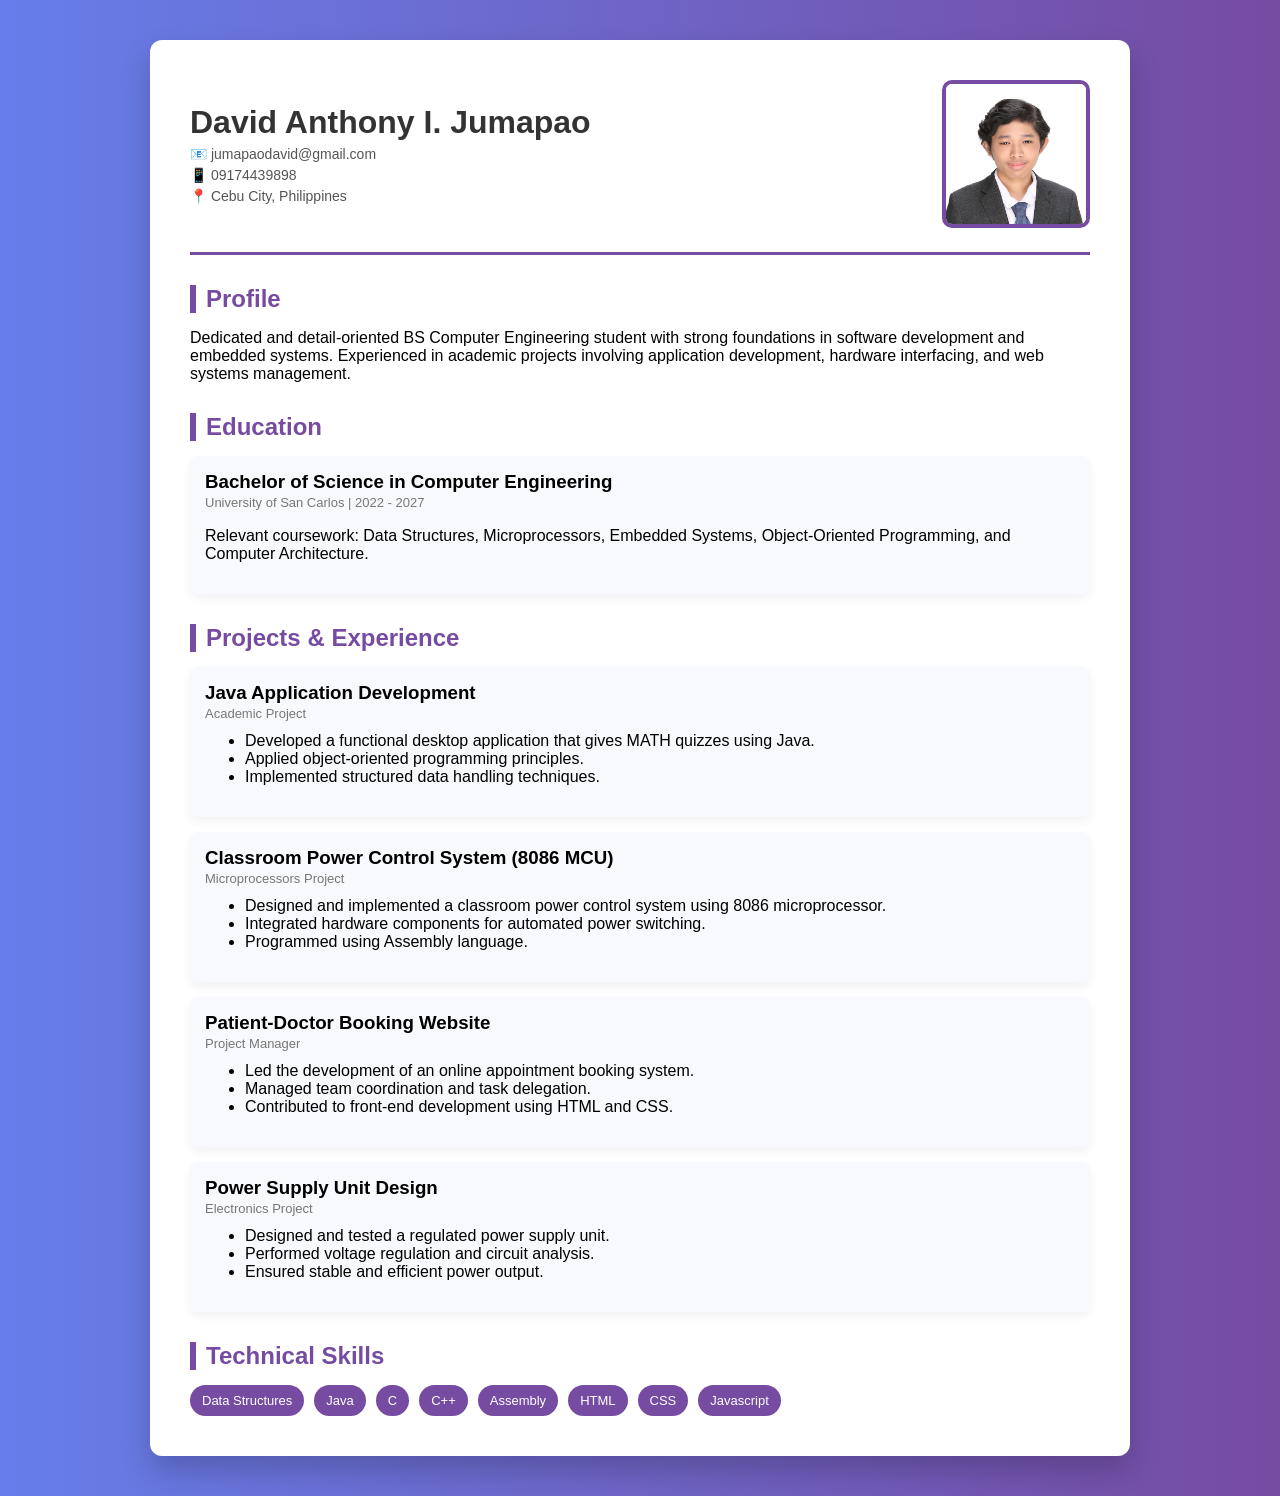
==== index.html @ e3c36065 "Add files via upload" ====
<!DOCTYPE html>
<html lang="en">
<head>
    <meta charset="UTF-8">
    <title>Jumapao - Resume</title>
    <link rel="stylesheet" href="style.css">
</head>
<body>

<div class="container">

    <!-- header -->
    <div class="header">
        <div class="header-left">
            <h1>David Anthony I. Jumapao</h1>
            <p>📧 jumapaodavid@gmail.com</p>
            <p>📱 09174439898</p>
            <p>📍 Cebu City, Philippines</p>
        </div>
        <div class="header-right">
            <img src="mypicture.jpg" alt="Profile Photo">
        </div>
    </div>

    <!-- profile -->
    <div class="section">
        <h2>Profile</h2>
        <p>
            Dedicated and detail-oriented BS Computer Engineering student with
            strong foundations in software development and embedded systems.
            Experienced in academic projects involving application development,
            hardware interfacing, and web systems management.
        </p>
    </div>

    <!-- education -->
    <div class="section">
        <h2>Education</h2>
        <div class="card">
            <h3>Bachelor of Science in Computer Engineering</h3>
            <span>University of San Carlos | 2022 - 2027</span>
            <p>
                Relevant coursework: Data Structures, Microprocessors,
                Embedded Systems, Object-Oriented Programming, and
                Computer Architecture.
            </p>
        </div>
    </div>

    <!-- projects / experience -->
    <div class="section">
        <h2>Projects & Experience</h2>

        <div class="card">
            <h3>Java Application Development</h3>
            <span>Academic Project</span>
            <ul>
                <li>Developed a functional desktop application that gives MATH quizzes using Java.</li>
                <li>Applied object-oriented programming principles.</li>
                <li>Implemented structured data handling techniques.</li>
            </ul>
        </div>

        <div class="card">
            <h3>Classroom Power Control System (8086 MCU)</h3>
            <span>Microprocessors Project</span>
            <ul>
                <li>Designed and implemented a classroom power control system using 8086 microprocessor.</li>
                <li>Integrated hardware components for automated power switching.</li>
                <li>Programmed using Assembly language.</li>
            </ul>
        </div>

        <div class="card">
            <h3>Patient-Doctor Booking Website</h3>
            <span>Project Manager</span>
            <ul>
                <li>Led the development of an online appointment booking system.</li>
                <li>Managed team coordination and task delegation.</li>
                <li>Contributed to front-end development using HTML and CSS.</li>
            </ul>
        </div>

        <div class="card">
            <h3>Power Supply Unit Design</h3>
            <span>Electronics Project</span>
            <ul>
                <li>Designed and tested a regulated power supply unit.</li>
                <li>Performed voltage regulation and circuit analysis.</li>
                <li>Ensured stable and efficient power output.</li>
            </ul>
        </div>
    </div>

    <!-- skills -->
    <div class="section">
        <h2>Technical Skills</h2>
        <div class="skills">
            <span>Data Structures</span>
            <span>Java</span>
            <span>C</span>
            <span>C++</span>
            <span>Assembly</span>
            <span>HTML</span>
            <span>CSS</span>
	    <span>Javascript</span>
        </div>
    </div>

</div>

</body>
</html>
---- style.css ----
body {
    margin: 0;
    font-family: 'Segoe UI', sans-serif;
    background: linear-gradient(to right, #667eea, #764ba2);
}

.container {
    width: 900px;
    margin: 40px auto;
    background: white;
    padding: 40px;
    border-radius: 12px;
    box-shadow: 0 15px 30px rgba(0,0,0,0.2);
}

/* HEADER */
.header {
    display: flex;
    justify-content: space-between;
    align-items: center;
    border-bottom: 3px solid #764ba2;
    padding-bottom: 20px;
}

.header-left h1 {
    margin: 0;
    font-size: 32px;
    color: #333;
}

.header-left p {
    margin: 5px 0;
    color: #555;
    font-size: 14px;
}

.header-right img {
    width: 140px;
    height: 140px;
    border-radius: 10px;
    object-fit: cover;
    border: 4px solid #764ba2;
}

/* SECTIONS */
.section {
    margin-top: 30px;
}

.section h2 {
    color: #764ba2;
    margin-bottom: 15px;
    border-left: 6px solid #764ba2;
    padding-left: 10px;
}

/* CARD STYLE */
.card {
    background: #f8f9ff;
    padding: 15px;
    border-radius: 8px;
    margin-bottom: 15px;
    box-shadow: 0 5px 10px rgba(0,0,0,0.05);
}

.card h3 {
    margin: 0;
}

.card span {
    font-size: 13px;
    color: #777;
}

.card ul {
    margin-top: 10px;
}

/* SKILLS */
.skills {
    display: flex;
    flex-wrap: wrap;
    gap: 10px;
}

.skills span {
    background: #764ba2;
    color: white;
    padding: 8px 12px;
    border-radius: 20px;
    font-size: 13px;
}
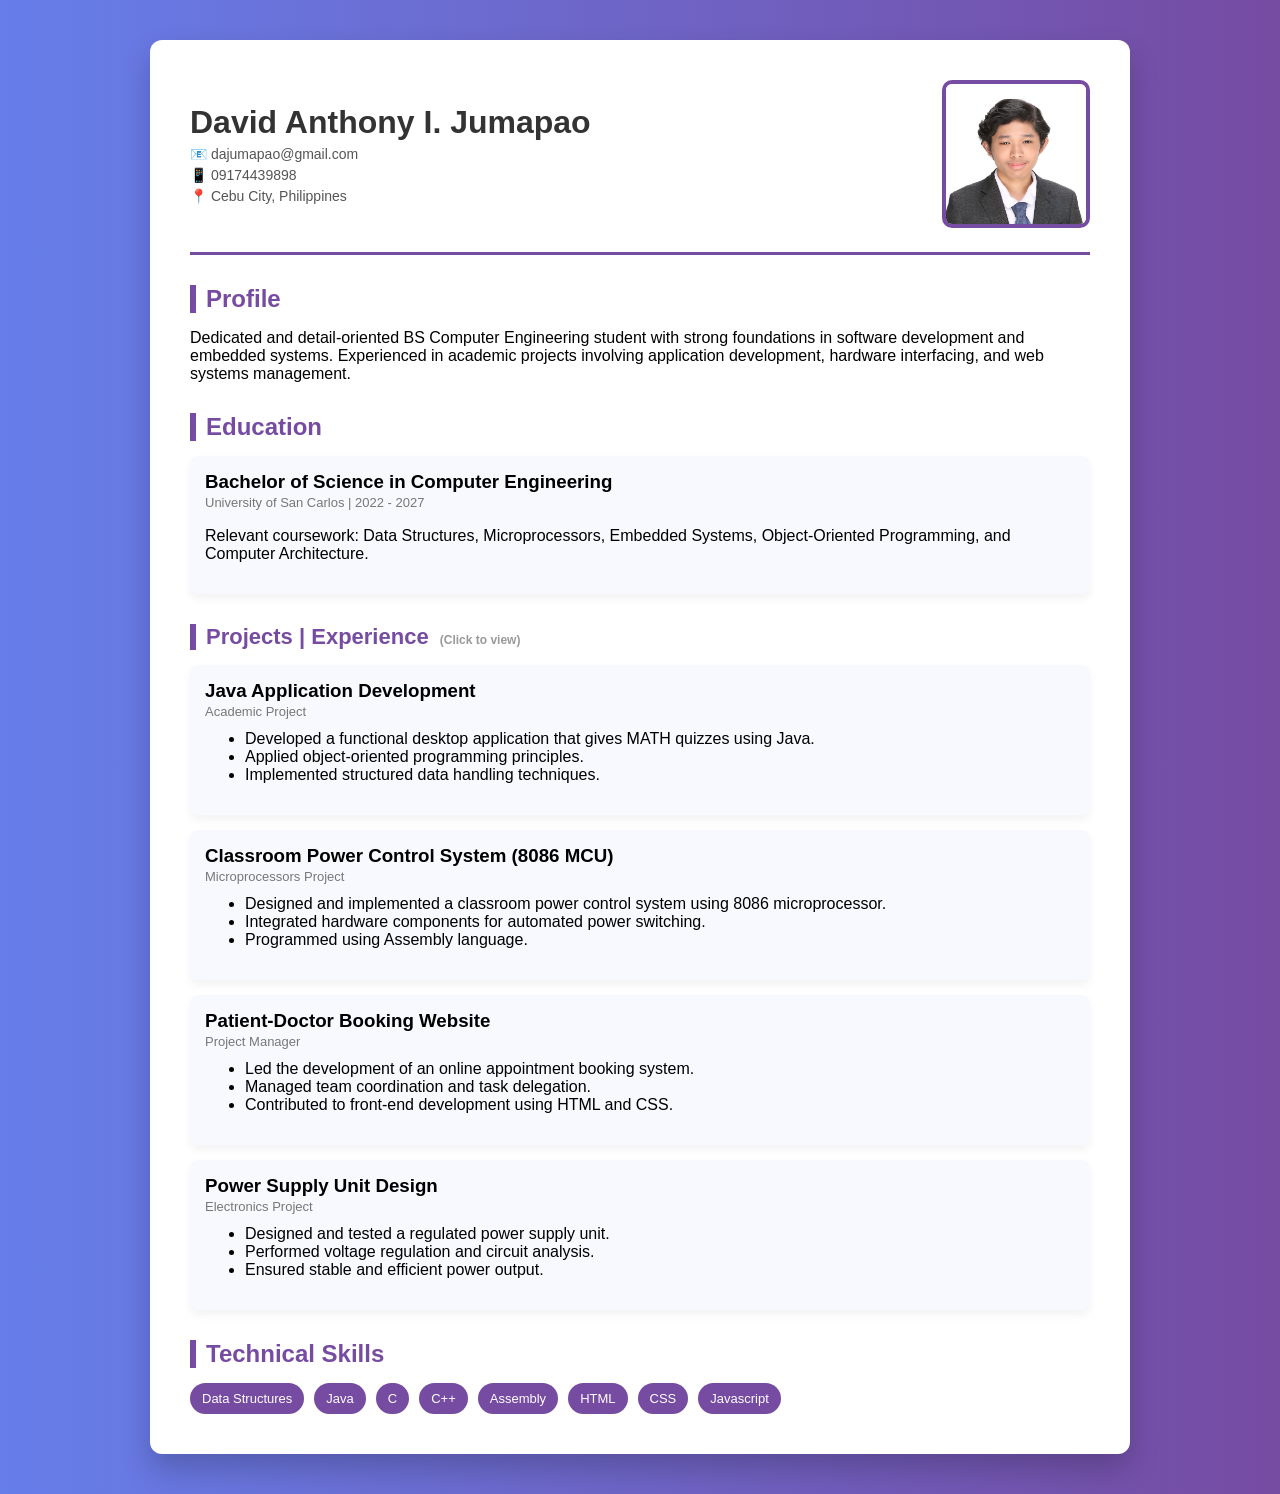
==== commit 1eb31512: "Add files via upload" ====
--- a/index.html
+++ b/index.html
@@ -9,11 +9,10 @@
 
 <div class="container">
 
-    <!-- header -->
     <div class="header">
         <div class="header-left">
             <h1>David Anthony I. Jumapao</h1>
-            <p>📧 jumapaodavid@gmail.com</p>
+            <p>📧 dajumapao@gmail.com</p>
             <p>📱 09174439898</p>
             <p>📍 Cebu City, Philippines</p>
         </div>
@@ -22,7 +21,6 @@
         </div>
     </div>
 
-    <!-- profile -->
     <div class="section">
         <h2>Profile</h2>
         <p>
@@ -33,7 +31,6 @@
         </p>
     </div>
 
-    <!-- education -->
     <div class="section">
         <h2>Education</h2>
         <div class="card">
@@ -47,9 +44,15 @@
         </div>
     </div>
 
-    <!-- projects / experience -->
     <div class="section">
-        <h2>Projects & Experience</h2>
+        <h2 class="switch-title">
+            <span class="active">Projects</span> |
+            <a href="experience.html" class="exp-link">
+                Experience <span class="click-note">(Click to view)</span>
+            </a>
+        </h2>
+
+        <!-- ALL ORIGINAL PROJECT CONTENT KEPT -->
 
         <div class="card">
             <h3>Java Application Development</h3>
@@ -90,9 +93,9 @@
                 <li>Ensured stable and efficient power output.</li>
             </ul>
         </div>
+
     </div>
 
-    <!-- skills -->
     <div class="section">
         <h2>Technical Skills</h2>
         <div class="skills">
@@ -103,7 +106,7 @@
             <span>Assembly</span>
             <span>HTML</span>
             <span>CSS</span>
-	    <span>Javascript</span>
+            <span>Javascript</span>
         </div>
     </div>
 
--- a/style.css
+++ b/style.css
@@ -54,7 +54,31 @@
     padding-left: 10px;
 }
 
-/* CARD STYLE */
+/* SWITCH TITLE (Projects | Experience) */
+.switch-title {
+    color: #764ba2;
+    border-left: 6px solid #764ba2;
+    padding-left: 10px;
+    font-size: 22px;
+    margin-bottom: 20px;
+}
+
+.switch-title a {
+    text-decoration: none;
+    color: #764ba2;
+    font-weight: bold;
+    transition: 0.3s;
+}
+
+.switch-title a:hover {
+    color: #667eea;
+}
+
+.switch-title .active {
+    font-weight: bold;
+}
+
+/* CARDS */
 .card {
     background: #f8f9ff;
     padding: 15px;
@@ -89,4 +113,33 @@
     padding: 8px 12px;
     border-radius: 20px;
     font-size: 13px;
+}
+
+.switch-title {
+    color: #764ba2;
+    border-left: 6px solid #764ba2;
+    padding-left: 10px;
+    font-size: 22px;
+    margin-bottom: 20px;
+}
+
+.switch-title a {
+    text-decoration: none;
+    color: #764ba2;
+    font-weight: bold;
+    position: relative;
+}
+
+.switch-title a:hover {
+    color: #667eea;
+}
+
+.click-note {
+    font-size: 12px;
+    color: #999;
+    margin-left: 5px;
+}
+
+.switch-title .active {
+    font-weight: bold;
 }
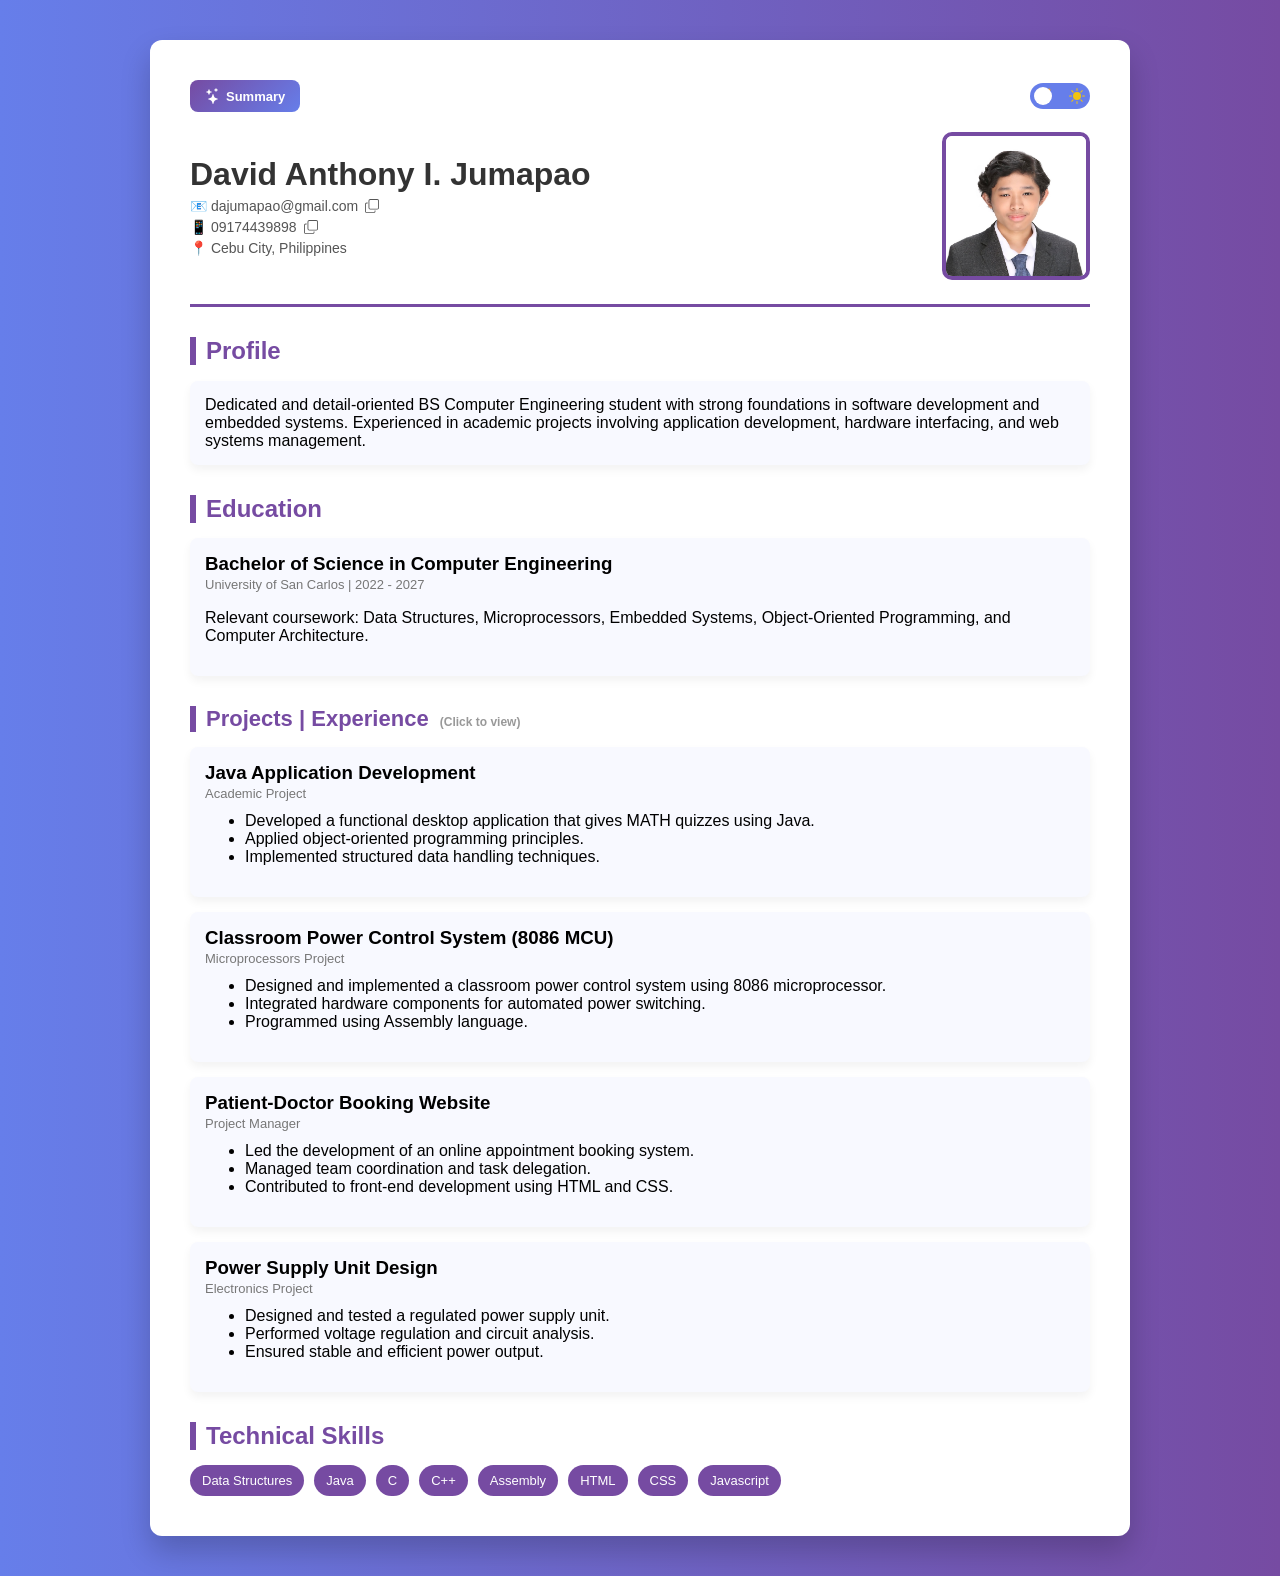
==== commit 0bd1c505: "Add files via upload" ====
--- a/index.html
+++ b/index.html
@@ -10,20 +10,62 @@
 <div class="container">
 
     <div class="header">
-        <div class="header-left">
-            <h1>David Anthony I. Jumapao</h1>
-            <p>📧 dajumapao@gmail.com</p>
-            <p>📱 09174439898</p>
-            <p>📍 Cebu City, Philippines</p>
+        <div class="top-header">
+            <button id="ai-summarize-btn" class="ai-btn">
+                <svg xmlns="http://www.w3.org/2000/svg" width="16" height="16" fill="currentColor" class="bi bi-stars" viewBox="0 0 16 16">
+                    <path d="M7.657 6.247c.11-.33.576-.33.686 0l.645 1.937a2.89 2.89 0 0 0 1.829 1.828l1.936.645c.33.11.33.576 0 .686l-1.937.645a2.89 2.89 0 0 0-1.828 1.829l-.645 1.936a.361.361 0 0 1-.686 0l-.645-1.937a2.89 2.89 0 0 0-1.828-1.828l-1.937-.645a.361.361 0 0 1 0-.686l1.937-.645a2.89 2.89 0 0 0 1.828-1.828zM3.794 1.148a.217.217 0 0 1 .412 0l.387 1.162c.173.518.579.924 1.097 1.097l1.162.387a.217.217 0 0 1 0 .412l-1.162.387A1.73 1.73 0 0 0 4.593 5.69l-.387 1.162a.217.217 0 0 1-.412 0L3.407 5.69A1.73 1.73 0 0 0 2.31 4.593l-1.162-.387a.217.217 0 0 1 0-.412l1.162-.387A1.73 1.73 0 0 0 3.407 2.31zM10.863.099a.145.145 0 0 1 .274 0l.258.774c.115.346.386.617.732.732l.774.258a.145.145 0 0 1 0 .274l-.774.258a1.16 1.16 0 0 0-.732.732l-.258.774a.145.145 0 0 1-.274 0l-.258-.774a1.16 1.16 0 0 0-.732-.732L9.1 2.137a.145.145 0 0 1 0-.274l.774-.258c.346-.115.617-.386.732-.732z"/>
+                </svg> 
+                Summary
+            </button>
+
+            <div class="theme-switch-wrapper">
+                <label class="theme-switch" for="theme-toggle">
+                    <input type="checkbox" id="theme-toggle" ng-model="c.darkMode" ng-change="c.toggleTheme()" />
+                    <div class="slider round">
+                        <span class="icon moon">
+                            <svg xmlns="http://www.w3.org/2000/svg" width="16" height="16" fill="currentColor" class="bi bi-moon-stars-fill" viewBox="0 0 16 16">
+                                <path d="M6 .278a.77.77 0 0 1 .08.858 7.2 7.2 0 0 0-.878 3.46c0 4.021 3.278 7.277 7.318 7.277q.792-.001 1.533-.16a.79.79 0 0 1 .81.316.73.73 0 0 1-.031.893A8.35 8.35 0 0 1 8.344 16C3.734 16 0 12.286 0 7.71 0 4.266 2.114 1.312 5.124.06A.75.75 0 0 1 6 .278"/>
+                                <path d="M10.794 3.148a.217.217 0 0 1 .412 0l.387 1.162c.173.518.579.924 1.097 1.097l1.162.387a.217.217 0 0 1 0 .412l-1.162.387a1.73 1.73 0 0 0-1.097 1.097l-.387 1.162a.217.217 0 0 1-.412 0l-.387-1.162A1.73 1.73 0 0 0 9.31 6.593l-1.162-.387a.217.217 0 0 1 0-.412l1.162-.387a1.73 1.73 0 0 0 1.097-1.097zM13.863.099a.145.145 0 0 1 .274 0l.258.774c.115.346.386.617.732.732l.774.258a.145.145 0 0 1 0 .274l-.774.258a1.16 1.16 0 0 0-.732.732l-.258.774a.145.145 0 0 1-.274 0l-.258-.774a1.16 1.16 0 0 0-.732-.732l-.774-.258a.145.145 0 0 1 0-.274l.774-.258c.346-.115.617-.386.732-.732z"/>
+                            </svg>
+                        </span>
+                        <span class="icon sun">
+                            <svg xmlns="http://www.w3.org/2000/svg" width="16" height="16" fill="currentColor" class="sun" viewBox="0 0 16 16">
+                                <path d="M12 8a4 4 0 1 1-8 0 4 4 0 0 1 8 0M8 0a.5.5 0 0 1 .5.5v2a.5.5 0 0 1-1 0v-2A.5.5 0 0 1 8 0m0 13a.5.5 0 0 1 .5.5v2a.5.5 0 0 1-1 0v-2A.5.5 0 0 1 8 13m8-5a.5.5 0 0 1-.5.5h-2a.5.5 0 0 1 0-1h2a.5.5 0 0 1 .5.5M3 8a.5.5 0 0 1-.5.5h-2a.5.5 0 0 1 0-1h2A.5.5 0 0 1 3 8m10.657-5.657a.5.5 0 0 1 0 .707l-1.414 1.415a.5.5 0 1 1-.707-.708l1.414-1.414a.5.5 0 0 1 .707 0m-9.193 9.193a.5.5 0 0 1 0 .707L3.05 13.657a.5.5 0 0 1-.707-.707l1.414-1.414a.5.5 0 0 1 .707 0m9.193 2.121a.5.5 0 0 1-.707 0l-1.414-1.414a.5.5 0 0 1 .707-.707l1.414 1.414a.5.5 0 0 1 0 .707M4.464 4.465a.5.5 0 0 1-.707 0L2.343 3.05a.5.5 0 1 1 .707-.707l1.414 1.414a.5.5 0 0 1 0 .708"/>
+                            </svg>
+                        </span>
+                    </div>
+                </label>
+            </div>
         </div>
-        <div class="header-right">
-            <img src="mypicture.jpg" alt="Profile Photo">
+
+        <div class="header-content">
+            <div class="header-left"> 
+                <h1>David Anthony I. Jumapao</h1>
+                <p class="copy-trigger" onclick="copyToClipboard('dajumapao@gmail.com', 'email-feedback')">
+                    📧 dajumapao@gmail.com
+                    <svg xmlns="http://www.w3.org/2000/svg" width="14" height="14" fill="currentColor" class="bi bi-copy" viewBox="0 0 16 16">
+                        <path fill-rule="evenodd" d="M4 2a2 2 0 0 1 2-2h8a2 2 0 0 1 2 2v8a2 2 0 0 1-2 2H6a2 2 0 0 1-2-2zm2-1a1 1 0 0 0-1 1v8a1 1 0 0 0 1 1h8a1 1 0 0 0 1-1V2a1 1 0 0 0-1-1zM2 5a1 1 0 0 0-1 1v8a1 1 0 0 0 1 1h8a1 1 0 0 0 1-1v-1h1v1a2 2 0 0 1-2 2H2a2 2 0 0 1-2-2V6a2 2 0 0 1 2-2h1v1z"/>
+                    </svg>
+                    <small id="email-feedback" class="copy-status"></small>
+                </p>
+                <p class="copy-trigger" onclick="copyToClipboard('09174439898', 'phone-feedback')">
+                    📱 09174439898
+                    <svg xmlns="http://www.w3.org/2000/svg" width="14" height="14" fill="currentColor" class="bi bi-copy" viewBox="0 0 16 16">
+                        <path fill-rule="evenodd" d="M4 2a2 2 0 0 1 2-2h8a2 2 0 0 1 2 2v8a2 2 0 0 1-2 2H6a2 2 0 0 1-2-2zm2-1a1 1 0 0 0-1 1v8a1 1 0 0 0 1 1h8a1 1 0 0 0 1-1V2a1 1 0 0 0-1-1zM2 5a1 1 0 0 0-1 1v8a1 1 0 0 0 1 1h8a1 1 0 0 0 1-1v-1h1v1a2 2 0 0 1-2 2H2a2 2 0 0 1-2-2V6a2 2 0 0 1 2-2h1v1z"/>
+                    </svg>
+                    <small id="phone-feedback" class="copy-status"></small>
+                </p>
+                <p>📍 Cebu City, Philippines</p> 
+            </div>
+            <div class="header-right">
+                <img src="mypicture.jpg" alt="Profile Photo">
+            </div>
         </div>
     </div>
 
     <div class="section">
         <h2>Profile</h2>
-        <p>
+        <p class="card">
             Dedicated and detail-oriented BS Computer Engineering student with
             strong foundations in software development and embedded systems.
             Experienced in academic projects involving application development,
@@ -51,8 +93,6 @@
                 Experience <span class="click-note">(Click to view)</span>
             </a>
         </h2>
-
-        <!-- ALL ORIGINAL PROJECT CONTENT KEPT -->
 
         <div class="card">
             <h3>Java Application Development</h3>
@@ -112,5 +152,30 @@
 
 </div>
 
+<div id="ai-modal" class="modal-overlay">
+    <div class="modal-content">
+        <div class="modal-header">
+            <h3>
+                <svg xmlns="http://www.w3.org/2000/svg" width="16" height="16" fill="currentColor" class="bi bi-stars" viewBox="0 0 16 16">
+                    <path d="M7.657 6.247c.11-.33.576-.33.686 0l.645 1.937a2.89 2.89 0 0 0 1.829 1.828l1.936.645c.33.11.33.576 0 .686l-1.937.645a2.89 2.89 0 0 0-1.828 1.829l-.645 1.936a.361.361 0 0 1-.686 0l-.645-1.937a2.89 2.89 0 0 0-1.828-1.828l-1.937-.645a.361.361 0 0 1 0-.686l1.937-.645a2.89 2.89 0 0 0 1.828-1.828zM3.794 1.148a.217.217 0 0 1 .412 0l.387 1.162c.173.518.579.924 1.097 1.097l1.162.387a.217.217 0 0 1 0 .412l-1.162.387A1.73 1.73 0 0 0 4.593 5.69l-.387 1.162a.217.217 0 0 1-.412 0L3.407 5.69A1.73 1.73 0 0 0 2.31 4.593l-1.162-.387a.217.217 0 0 1 0-.412l1.162-.387A1.73 1.73 0 0 0 3.407 2.31zM10.863.099a.145.145 0 0 1 .274 0l.258.774c.115.346.386.617.732.732l.774.258a.145.145 0 0 1 0 .274l-.774.258a1.16 1.16 0 0 0-.732.732l-.258.774a.145.145 0 0 1-.274 0l-.258-.774a1.16 1.16 0 0 0-.732-.732L9.1 2.137a.145.145 0 0 1 0-.274l.774-.258c.346-.115.617-.386.732-.732z"/>
+                </svg>
+                Profile Summary
+            </h3>
+            <span class="close-modal">&times;</span>
+        </div>
+        <div class="modal-body">
+            <p id="modal-text"></p>
+        </div>
+    </div>
+</div>
+
+<button id="scrollToTopBtn" title="Go to top">
+    <svg xmlns="http://www.w3.org/2000/svg" width="30" height="30" fill="currentColor" class="bi bi-arrow-up-short" viewBox="0 0 16 16">
+        <path fill-rule="evenodd" d="M8 12a.5.5 0 0 0 .5-.5V5.707l2.146 2.147a.5.5 0 0 0 .708-.708l-3-3a.5.5 0 0 0-.708 0l-3 3a.5.5 0 1 0 .708.708L7.5 5.707V11.5a.5.5 0 0 0 .5.5"/>
+    </svg>
+</button>
+
+<script src="script.js"></script>
+
 </body>
 </html>
--- a/style.css
+++ b/style.css
@@ -20,12 +20,28 @@
     align-items: center;
     border-bottom: 3px solid #764ba2;
     padding-bottom: 20px;
+    flex-direction: column;
+}
+
+.top-header {
+    display: flex;
+    justify-content: space-between;
+    width: 100%;
+    align-items: center;
+}
+
+.header-content {
+    display: flex;
+    align-items: center;
+    justify-content: space-between;
+    width: 100%;
 }
 
 .header-left h1 {
     margin: 0;
     font-size: 32px;
     color: #333;
+    text-align: left;
 }
 
 .header-left p {
@@ -66,7 +82,6 @@
 .switch-title a {
     text-decoration: none;
     color: #764ba2;
-    font-weight: bold;
     transition: 0.3s;
 }
 
@@ -142,4 +157,264 @@
 
 .switch-title .active {
     font-weight: bold;
+}
+
+.theme-switch-wrapper {
+  display: flex;
+  align-items: center;
+  gap: 10px;
+  justify-content: end;
+  margin-bottom: 20px;
+}
+
+.theme-switch input {
+  display: none;
+}
+
+.slider {
+  background-color: #667eea;
+  bottom: 0;
+  cursor: pointer;
+  height: 26px;
+  position: relative;
+  transition: .4s;
+  width: 50px;
+  display: flex;
+  align-items: center;
+  justify-content: space-between;
+  padding: 0 5px;
+}
+
+.slider.round {
+  border-radius: 34px;
+}
+
+.slider:before {
+  background-color: #fff;
+  bottom: 4px;
+  content: "";
+  height: 18px;
+  left: 4px;
+  position: absolute;
+  transition: .4s;
+  width: 18px;
+  border-radius: 50%;
+  z-index: 2;
+}
+
+input:checked + .slider {
+  background-color: black;
+}
+
+input:checked + .slider:before {
+  transform: translateX(32px);
+}
+
+.icon {
+  font-size: 12px;
+  user-select: none;
+  display: flex;
+  align-items: center;
+}
+
+.sun { 
+    color: #f1c40f; 
+}
+
+.moon { 
+    color: #f39c12; 
+}
+
+/* DARK MODE OVERRIDES */
+body.dark-mode {
+    background: linear-gradient(to right, #2E236C, #17153B);
+    color: #e0e0e0;
+}
+
+body.dark-mode .container {
+    background: #1e1e1e; /* Darker resume paper */
+    color: #e0e0e0;
+    box-shadow: 0 15px 30px rgba(0,0,0,0.5);
+}
+
+body.dark-mode .header-left h1, 
+body.dark-mode .header-left p,
+body.dark-mode .card h3 {
+    color: #ffffff;
+}
+
+body.dark-mode .card {
+    background: #2a2a2a; /* Darker cards */
+    color: #ddd;
+}
+
+body.dark-mode .section h2,
+body.dark-mode .switch-title {
+    color: #bb86fc; /* Lighter purple for better contrast */
+    border-color: #bb86fc;
+}
+
+body.dark-mode .card span {
+    color: #aaa;
+}
+
+.ai-btn {
+    background: linear-gradient(135.5deg, #764ba2 0%, #667eea 100%);
+    color: white;
+    border: none;
+    padding: 8px 15px;
+    border-radius: 8px;
+    cursor: pointer;
+    font-size: 13px;
+    font-weight: bold;
+    transition: transform 0.2s, box-shadow 0.2s;
+    margin-bottom: 20px;
+    display: flex;
+    margin-top: 0px !important;
+    align-items: center;
+    gap: 5px;
+}
+
+.ai-btn:hover {
+    transform: translateY(-2px);
+    box-shadow: 0 4px 10px rgba(118, 75, 162, 0.3);
+}
+
+/* Typing effect styling */
+.typing {
+    font-style: italic;
+    color: #764ba2;
+}
+
+body.dark-mode .typing {
+    color: #bb86fc;
+}
+
+.modal-overlay {
+    display: none; /* Hidden by default */
+    position: fixed;
+    z-index: 1000;
+    left: 0;
+    top: 0;
+    width: 100%;
+    height: 100%;
+    background-color: rgba(0, 0, 0, 0.6); /* Semi-transparent black */
+    backdrop-filter: blur(5px); /* Modern blur effect */
+}
+
+.modal-content {
+    background-color: white;
+    margin: 10% auto;
+    padding: 25px;
+    border-radius: 15px;
+    width: 50%;
+    max-width: 500px;
+    box-shadow: 0 10px 30px rgba(0,0,0,0.3);
+    position: relative;
+    animation: slideDown 0.4s ease-out;
+}
+
+@keyframes slideDown {
+    from { transform: translateY(-50px); opacity: 0; }
+    to { transform: translateY(0); opacity: 1; }
+}
+
+.modal-header {
+    display: flex;
+    justify-content: space-between;
+    align-items: center;
+    border-bottom: 2px solid #764ba2;
+    padding-bottom: 10px;
+    margin-bottom: 15px;
+}
+
+.modal-header h3 { margin: 0; color: #764ba2; }
+
+.close-modal {
+    font-size: 28px;
+    font-weight: bold;
+    cursor: pointer;
+    color: #999;
+}
+
+.close-modal:hover { color: #333; }
+
+body.dark-mode .modal-content {
+    background-color: #2a2a2a;
+    color: #e0e0e0;
+}
+
+body.dark-mode .modal-header h3 { color: #bb86fc; }
+body.dark-mode .close-modal:hover { color: #fff; }
+
+#scrollToTopBtn {
+    display: none; /* Hidden by default */
+    position: fixed;
+    bottom: 30px;
+    right: 30px;
+    z-index: 99;
+    border: none;
+    outline: none;
+    background: white;
+    color: #764ba2;
+    cursor: pointer;
+    padding: 5px;
+    border-radius: 50%; 
+    border: 2px solid #764ba2;
+    font-size: 20px;
+    font-weight: bold;
+    width: 50px;
+    height: 50px;
+    box-shadow: 0 4px 10px rgba(0,0,0,0.3);
+    transition: transform 0.2s, opacity 0.3s;
+}
+
+#scrollToTopBtn:hover {
+    transform: translateY(-5px);
+    box-shadow: 0 6px 15px rgba(0,0,0,0.4);
+}
+
+body.dark-mode #scrollToTopBtn {
+    background: linear-gradient(135.5deg, #bb86fc 0%, #764ba2 100%);
+    color: white;
+    border: none;
+}
+
+/* COPY FUNCTIONALITY */
+.copy-trigger {
+    cursor: pointer;
+    transition: color 0.2s;
+    position: relative;
+    display: flex;
+    gap: 7px;
+    align-items: center;
+}
+
+.copy-trigger:hover {
+    color: #764ba2;
+}
+
+body.dark-mode .copy-trigger:hover {
+    color: #bb86fc;
+}
+
+.copy-status {
+    color: #28a745; 
+    font-weight: bold;
+    opacity: 0;
+    transition: opacity 0.3s ease; 
+    display: inline-block;
+}
+
+/* Tooltip style hint */
+.copy-trigger::after {
+    content: " (Click to copy)";
+    font-size: 10px;
+    opacity: 0;
+    transition: opacity 0.3s;
+    color: #999;
+}
+
+.copy-trigger:hover::after {
+    opacity: 1;
 }
